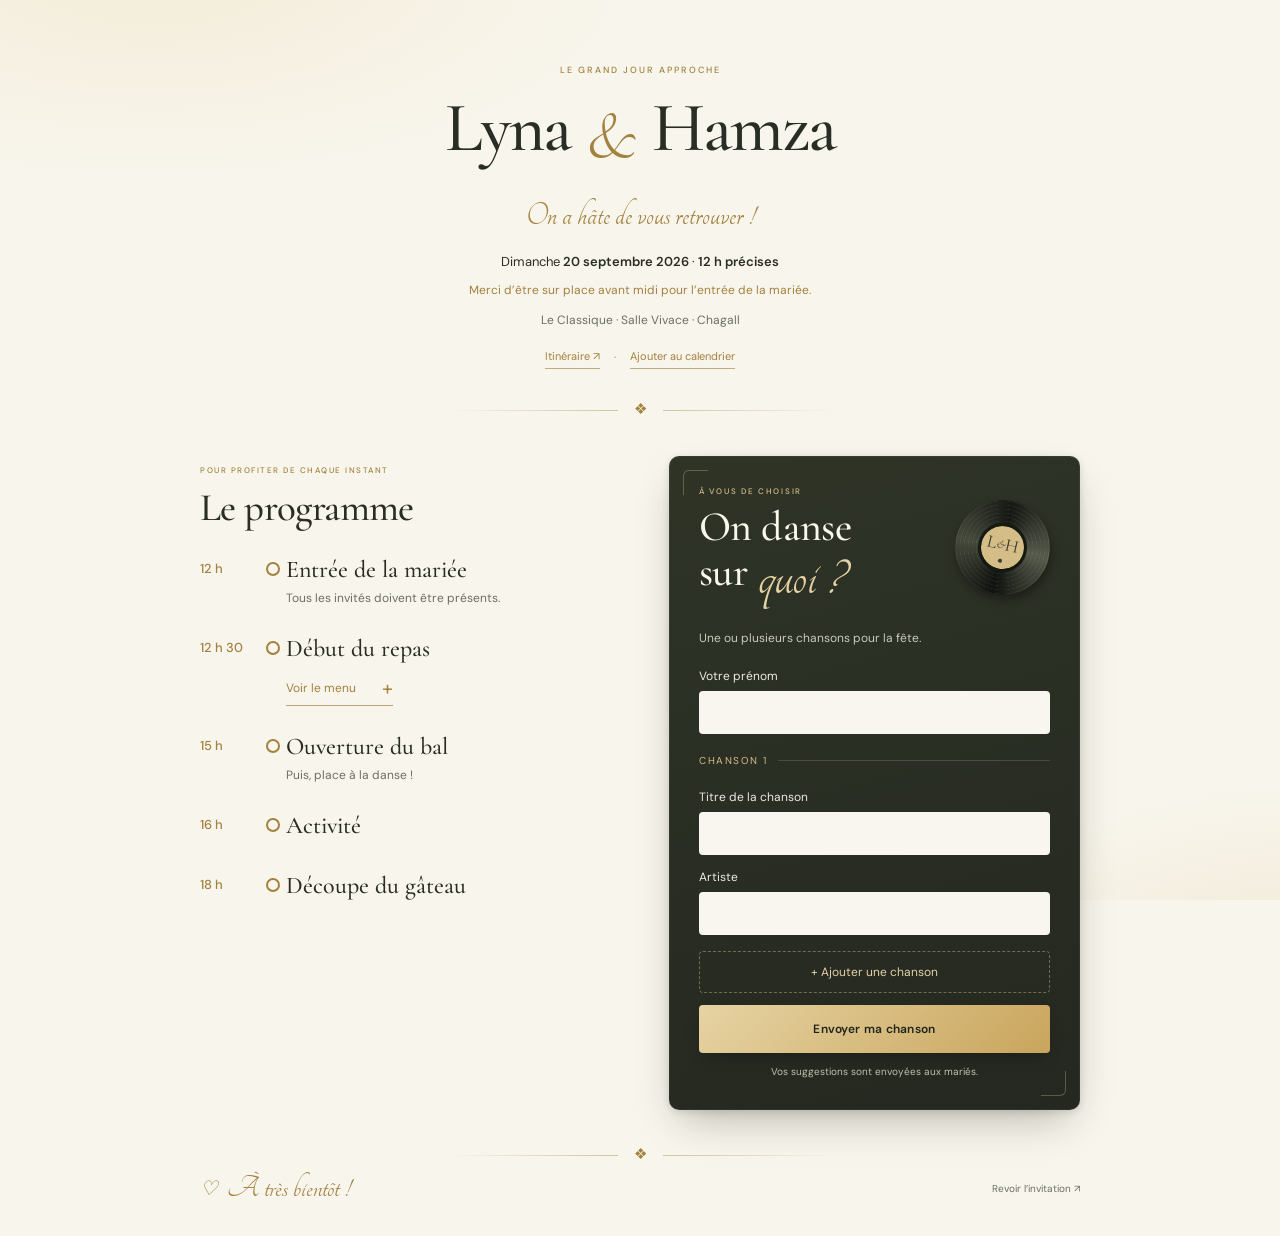
==== rappel.html @ 3b8fc8df "Add concise wedding reminder with private Google Sheets song suggestions" ====
<!doctype html>
<html lang="fr">
<head>
  <meta charset="utf-8">
  <meta name="viewport" content="width=device-width, initial-scale=1">
  <title>On se retrouve bientôt — Lyna & Hamza · 20.09.2026</title>
  <meta name="description" content="Le grand jour approche ! Retrouvez le programme, le menu et proposez vos chansons. Le 20 septembre, merci d’arriver avant midi : la mariée entre à 12 h précises.">
  <meta name="theme-color" content="#f6f3ec">
  <meta name="color-scheme" content="light">
  <meta property="og:title" content="Lyna & Hamza — On se retrouve bientôt !">
  <meta property="og:description" content="20 septembre 2026 : entrée de la mariée à 12 h précises. Merci d’arriver avant midi. Retrouvez le programme, le menu et proposez vos chansons.">
  <meta property="og:image" content="https://leayleay.github.io/Lyna_hamza_wedding_invite_3/IMG_6472.WEBP">
  <meta property="og:type" content="website">
  <meta property="og:locale" content="fr_CA">
  <meta property="og:url" content="https://leayleay.github.io/Lyna_hamza_wedding_invite_3/rappel.html">
  <meta name="twitter:card" content="summary_large_image">
  <link rel="icon" href="reminder-monogram.svg" type="image/svg+xml">
  <link rel="preconnect" href="https://fonts.googleapis.com">
  <link rel="preconnect" href="https://fonts.gstatic.com" crossorigin>
  <link href="https://fonts.googleapis.com/css2?family=Cormorant+Garamond:ital,wght@0,400;0,500;0,600;1,400;1,500&family=DM+Sans:wght@400;450;500;550;600;650;700&family=Tangerine:wght@400;700&display=swap" rel="stylesheet">
  <link rel="stylesheet" href="reminder.css">
  <script src="song-collection-config.js" defer></script>
  <script src="reminder-songs.js" defer></script>
</head>
<body>
  <a class="skip-link" href="#main">Aller au contenu</a>
  <main id="main" class="reminder">
    <header class="intro">
      <p class="eyebrow">LE GRAND JOUR APPROCHE</p>
      <h1>Lyna <em>&</em> Hamza</h1>
      <p class="welcome">On a hâte de vous retrouver !</p>
      <p class="date">Dimanche <strong>20 septembre 2026</strong> · <strong>12 h précises</strong></p>
      <p class="arrival-note">Merci d’être sur place avant midi pour l’entrée de la mariée.</p>
      <p class="venue">Le Classique · Salle Vivace · Chagall</p>
      <div class="quick-links"><a href="https://maps.app.goo.gl/iS2mHmwYTTPFkf9S7" target="_blank" rel="noopener noreferrer">Itinéraire ↗</a><span aria-hidden="true">·</span><a href="lyna-hamza.ics" download>Ajouter au calendrier</a></div>
    </header>

    <div class="ornament" aria-hidden="true"><span>❖</span></div>

    <div class="content-grid">
      <section class="programme" id="programme" aria-labelledby="programme-title">
        <p class="eyebrow">POUR PROFITER DE CHAQUE INSTANT</p>
        <h2 id="programme-title">Le programme</h2>
        <ol class="timeline">
          <li><time datetime="2026-09-20T12:00:00-04:00">12 h</time><div><h3>Entrée de la mariée</h3><p>Tous les invités doivent être présents.</p></div></li>
          <li><time datetime="2026-09-20T12:30:00-04:00">12 h 30</time><div><h3>Début du repas</h3>
            <details id="menu" class="menu"><summary>Voir le menu <span aria-hidden="true">+</span></summary><div class="menu-content">
              <div><h4>À l’arrivée</h4><p>Canapés froids servis à table</p></div>
              <div><h4>Entrées</h4><p>Velouté crème de légumes<br>Salade fraîche et ses condiments</p></div>
              <div><h4>Plat principal</h4><p>Bœuf braisé ou suprême de poulet<br><span>Pommes de terre et légumes de saison</span></p></div>
              <div><h4>Dessert</h4><p>Gâteau de mariage</p></div>
            </div></details>
          </div></li>
          <li><time datetime="2026-09-20T15:00:00-04:00">15 h</time><div><h3>Ouverture du bal</h3><p>Puis, place à la danse !</p></div></li>
          <li><time datetime="2026-09-20T16:00:00-04:00">16 h</time><div><h3>Activité</h3></div></li>
          <li><time datetime="2026-09-20T18:00:00-04:00">18 h</time><div><h3>Découpe du gâteau</h3></div></li>
        </ol>
      </section>

      <section class="song-card" id="playlist" aria-labelledby="playlist-title">
        <div class="song-heading"><div><p class="eyebrow">À VOUS DE CHOISIR</p><h2 id="playlist-title">On danse<br>sur <em>quoi ?</em></h2></div><div class="vinyl" aria-hidden="true"><div>L<span>&</span>H<i></i></div></div></div>
        <p class="song-intro">Une ou plusieurs chansons pour la fête.</p>
        <form id="song-form">
          <label for="guest-name">Votre prénom</label>
          <input id="guest-name" name="guestName" autocomplete="given-name" maxlength="80" required>
          <div id="song-entries"><fieldset class="song-entry"><legend>Chanson 1</legend>
          <label for="song-title">Titre de la chanson</label>
          <input id="song-title" name="songTitle" maxlength="120" required>
          <label for="song-artist">Artiste</label>
          <input id="song-artist" name="songArtist" maxlength="120" required>
          <button class="remove-song" type="button" hidden>Retirer</button>
          </fieldset></div>
          <button id="add-song" type="button" disabled>+ Ajouter une chanson</button>
          <div class="form-trap" aria-hidden="true"><label for="website">Site web</label><input id="website" name="website" tabindex="-1" autocomplete="off"></div>
          <button id="send-song" type="submit" disabled>Envoyer mes chansons</button>
          <p class="sharing-hint">Vos suggestions sont envoyées aux mariés.</p>
          <p id="song-status" role="status" aria-live="polite"></p>
          <noscript><p class="sharing-hint">Activez JavaScript pour envoyer votre chanson.</p></noscript>
        </form>
      </section>
    </div>

    <div class="ornament" aria-hidden="true"><span>❖</span></div>

    <footer><span aria-hidden="true">♡</span> À très bientôt ! <a href="index.html">Revoir l’invitation ↗</a></footer>
  </main>
</body>
</html>
---- reminder.css ----
:root{color-scheme:only light;--paper:#f8f5ec;--ink:#292e24;--muted:#6b6f60;--gold:#a3813f;--gold-light:#e6d3a3;--line:#e1dbc9;--serif:'Cormorant Garamond',Georgia,serif;--script:'Tangerine',cursive;--sans:'DM Sans',Arial,sans-serif}
*{box-sizing:border-box}html{scroll-behavior:smooth;overflow-x:hidden}body{margin:0;overflow-x:hidden;color:var(--ink);font:14px var(--sans);-webkit-font-smoothing:antialiased;background:radial-gradient(ellipse 60% 38% at 12% -4%,#ecdfba66,transparent 62%),radial-gradient(ellipse 55% 35% at 105% 108%,#dfcc9c4d,transparent 60%),var(--paper);background-attachment:fixed}a{color:inherit;text-underline-offset:4px}button,input{font:inherit}a,button,summary,input{touch-action:manipulation}button,summary{cursor:pointer}button:disabled{cursor:default;opacity:.65}[hidden]{display:none!important}:focus-visible{outline:2px solid #b3904e;outline-offset:5px}::selection{background:#dfc993;color:#25251e}.skip-link{position:fixed;top:-100px;left:16px;z-index:10;background:var(--ink);color:white;padding:14px}.skip-link:focus{top:12px}
@keyframes fadeUp{from{opacity:0;transform:translateY(16px)}to{opacity:1;transform:translateY(0)}}
.ornament{display:flex;align-items:center;justify-content:center;gap:16px;margin:0;color:var(--gold)}
.ornament::before,.ornament::after{content:'';flex:1;max-width:170px;height:1px;background:linear-gradient(to right,transparent,#b3904e80)}
.ornament::after{background:linear-gradient(to left,transparent,#b3904e80)}
.ornament span{font-size:15px;line-height:1;transform:translateY(-1px)}
.reminder{width:min(880px,calc(100% - 64px));margin:0 auto}.intro{text-align:center;padding:52px 0 34px;animation:fadeUp .8s ease both}.eyebrow{font-size:9px;font-weight:500;letter-spacing:2px;color:var(--gold);margin:0 0 13px}h1,h2,h3,h4,p{margin-top:0}h1,h2,h3{font-family:var(--serif);font-weight:500}h1{font-size:70px;line-height:1;letter-spacing:-2px;margin-bottom:15px}h1 em{font-family:var(--script);font-style:normal;font-weight:400;color:var(--gold);font-size:1.35em;padding:0 .04em;vertical-align:-.08em}.welcome{font-family:var(--script);font-size:34px;color:var(--gold);margin-bottom:19px;line-height:1}.date{font-size:13px;margin-bottom:9px;line-height:1.6}.date strong{font-weight:600}.venue{font-size:12px;color:var(--muted);margin-bottom:16px}.quick-links{display:flex;align-items:center;justify-content:center;gap:14px;font-size:11px;color:var(--gold)}.quick-links a{text-decoration:none;border-bottom:1px solid #bcac8a;padding-block:5px;transition:color .2s,border-color .2s}.quick-links a:hover{color:var(--ink);border-color:var(--ink)}
.content-grid{display:grid;grid-template-columns:1fr 1fr;gap:58px;padding:38px 0}.content-grid>*{min-width:0}.programme{padding-top:9px;animation:fadeUp .8s .08s ease both}.programme>.eyebrow{font-size:8px;letter-spacing:1.5px}h2{font-size:39px;line-height:1.05;letter-spacing:-.6px;margin-bottom:27px}.timeline{list-style:none;padding:0;margin:0}.timeline>li{position:relative;display:grid;grid-template-columns:68px 1fr;gap:18px;padding-bottom:27px}.timeline>li:last-child{padding-bottom:0}.timeline>li::before{content:'';position:absolute;top:6px;left:66px;width:10px;height:10px;background:var(--paper);border:2px solid var(--gold);border-radius:50%;box-shadow:0 0 0 3px #f8f5ec;transition:background .2s,transform .2s}.timeline>li:hover::before{background:var(--gold);transform:scale(1.15)}.timeline>li:not(:last-child)::after{content:'';position:absolute;left:73px;top:19px;bottom:0;background:linear-gradient(to bottom,var(--line),transparent)}.timeline time{font-size:13px;font-weight:500;padding-top:4px;white-space:nowrap;font-variant-numeric:tabular-nums;color:var(--gold)}.timeline h3{font-size:24px;line-height:1.2;margin-bottom:4px}.timeline p{font-size:12px;line-height:1.6;color:var(--muted);margin-bottom:0}.menu{margin-top:10px;max-width:100%}.menu summary{list-style:none;display:flex;align-items:center;gap:26px;width:fit-content;color:var(--gold);font-size:12px;min-height:32px;border-bottom:1px solid #b9a579;padding-bottom:4px;transition:color .2s,border-color .2s}.menu summary:hover{color:var(--ink);border-color:var(--ink)}.menu summary::-webkit-details-marker{display:none}.menu summary>span{font-size:20px;font-weight:400;line-height:1;transition:transform .2s}.menu[open] summary>span{transform:rotate(45deg)}.menu-content{margin-top:14px;padding:18px;background:#fffcf6;border:1px solid var(--line);border-radius:6px;box-shadow:0 4px 14px #2a2d2008}.menu-content>div+div{margin-top:16px}.menu-content h4{font:500 10px var(--sans);text-transform:uppercase;letter-spacing:1px;color:var(--gold);margin-bottom:5px}.menu-content p{font-size:12px;color:var(--ink)}.menu-content p span{font-size:11px;color:var(--muted)}
.song-card{background:linear-gradient(165deg,#2f3427,#242820);color:#fbf7ed;padding:30px;border-radius:10px;align-self:start;position:relative;overflow:hidden;box-shadow:0 18px 40px -12px #1a1d1550,0 2px 8px #1a1d1520,inset 0 0 0 1px #ffffff0d;animation:fadeUp .8s .16s ease both}
.song-card::before,.song-card::after{content:'';position:absolute;width:24px;height:24px;border:1px solid #d5bd8855;pointer-events:none}
.song-card::before{top:14px;left:14px;border-right:0;border-bottom:0;border-top-left-radius:6px}
.song-card::after{bottom:14px;right:14px;border-left:0;border-top:0;border-bottom-right-radius:6px}
.song-heading{display:flex;align-items:center;justify-content:space-between;gap:10px;position:relative;z-index:1}.song-heading>*{min-width:0}.song-heading .eyebrow{color:#d5bd88;font-size:8px;letter-spacing:1.7px;margin-bottom:11px}.song-heading h2{font-size:42px;line-height:.95;margin:0}.song-heading h2 em{font-family:var(--script);font-style:normal;font-size:1.55em;color:#e6d3a3;font-weight:400;vertical-align:-.12em}.song-intro{font-size:12px;color:#c7ccbc;margin:20px 0 20px;line-height:1.6;position:relative;z-index:1}.vinyl{width:95px;height:95px;border-radius:50%;flex-shrink:0;background:repeating-radial-gradient(circle,transparent 0 2px,#ffffff15 2.5px,transparent 3px 4px),conic-gradient(#151813,#565b4c,#10130e,#454a3c,#151813);box-shadow:3px 5px 10px #0005;display:grid;place-items:center;transform:rotate(13deg);transition:transform .5s cubic-bezier(.2,.8,.2,1)}.vinyl:hover,.vinyl:focus-visible{transform:rotate(28deg) scale(1.06)}.vinyl>div{background:#d5bd88;color:#363c2e;width:43px;height:43px;border-radius:50%;display:flex;align-items:center;justify-content:center;position:relative;font:18px var(--serif);padding-bottom:7px;outline:3px solid #151a11}.vinyl span{font-size:12px;font-style:italic}.vinyl i{position:absolute;bottom:6px;width:4px;height:4px;background:#363c2e;border-radius:50%}
#song-form{position:relative;z-index:1}#song-form label{display:block;font-size:12px;color:#ebece3;margin:14px 0 7px}#song-form input{display:block;width:100%;background:#f9f6ef;color:var(--ink);border:1px solid transparent;border-radius:4px;padding:11px 12px;font-size:14px;min-height:43px;transition:box-shadow .2s,transform .2s}#song-form input::placeholder{color:#777c6e;opacity:1}#song-form input:focus{outline:2px solid #d5bd88;outline-offset:2px;box-shadow:0 4px 12px #0002}#send-song{display:flex;align-items:center;justify-content:center;gap:12px;background:linear-gradient(135deg,#e6d3a3,#c9a55c);color:#20241c;width:100%;border:0;border-radius:4px;min-height:48px;padding:13px 15px;margin-top:12px;font-size:12px;font-weight:600;letter-spacing:.3px;box-shadow:0 8px 18px -6px #00000045;transition:transform .2s ease,box-shadow .2s ease,background .3s ease}#send-song:hover:enabled{background:linear-gradient(135deg,#f0e0b8,#d5bd88);transform:translateY(-2px);box-shadow:0 12px 24px -6px #00000055}#send-song:active:enabled{transform:translateY(0)}#send-song span{font-size:20px;line-height:1}.sharing-hint{font-size:10px;line-height:1.6;color:#bdc3af;text-align:center;margin:11px 0 0}#song-status{font-size:12px;line-height:1.6;margin:12px 0 0;color:#e5d2a7}#song-status:empty{display:none}#retry-song{display:inline-block;margin-top:9px;font-size:12px;color:#e5d2a7}
footer{display:flex;align-items:center;gap:9px;padding:8px 0 30px;font-family:var(--script);font-size:32px;color:var(--gold)}footer>span{font-family:var(--serif);font-style:italic;font-size:20px}footer a{margin-left:auto;font:10px var(--sans);color:var(--muted);text-decoration:none;padding:10px 0;transition:color .2s}footer a:hover{color:var(--ink)}
@media(min-width:1000px){body{padding-top:12px}.reminder{width:880px}}
@media(max-width:700px){.reminder{width:min(440px,calc(100% - 40px))}.intro{padding:32px 0 26px}.eyebrow{font-size:8px;letter-spacing:1.7px}h1{font-size:52px;letter-spacing:-1.5px}h1 em{font-size:1.15em}.welcome{font-size:29px;margin-bottom:16px}.date{font-size:12px}.venue{font-size:11px}.quick-links{font-size:11px;gap:12px}.ornament::before,.ornament::after{max-width:80px}.content-grid{grid-template-columns:1fr;gap:27px;padding:27px 0}.programme{padding-top:0}.programme>.eyebrow{display:none}h2{font-size:34px;margin-bottom:23px}.timeline>li{grid-template-columns:67px 1fr;gap:18px;padding-bottom:23px}.timeline time{font-size:13px}.timeline h3{font-size:24px}.timeline p{font-size:12px}.song-card{padding:25px}.song-heading{flex-wrap:wrap;row-gap:14px}.song-heading h2{font-size:38px}.song-heading h2 em{font-size:1.25em}.vinyl{width:72px;height:72px}.vinyl>div{width:34px;height:34px;font-size:15px}.song-intro{margin:16px 0 18px;font-size:12px}#song-form input{font-size:16px;min-height:44px}#song-form input::placeholder{font-size:14px}#song-form label{margin-top:13px}.sharing-hint{font-size:11px}footer{font-size:28px;padding:6px 0 24px}footer a{font-size:10px}}
@media(max-width:360px){.reminder{width:calc(100% - 32px)}h1{font-size:44px}.welcome{font-size:25px}.date{font-size:11px}.venue{font-size:10px}.song-card{padding:22px}.vinyl{width:64px;height:64px}.vinyl>div{width:30px;height:30px;font-size:13px}.song-heading h2{font-size:34px}.timeline h3{font-size:22px}}
@media(prefers-reduced-motion:reduce){html{scroll-behavior:auto}*,*::before,*::after{transition:none!important;animation:none!important}}
.form-trap{position:absolute;left:-10000px;width:1px;height:1px;overflow:hidden}#song-status[data-error]{color:#f0c4a7}
.song-entry{border:0;border-top:1px solid #ffffff25;margin:20px 0 0;padding:8px 0 0;min-width:0;transition:opacity .2s}.song-entry legend{padding:0 10px 0 0;font-size:10px;letter-spacing:1.5px;color:#d5bd88;text-transform:uppercase}.remove-song{background:none;border:0;border-bottom:1px solid #bdc3af70;color:#d7ddca;font-size:11px;padding:8px 0 3px;margin-top:8px;transition:color .2s,border-color .2s}.remove-song:hover:enabled{color:#f0c4a7;border-color:#f0c4a7}#add-song{display:block;width:100%;min-height:42px;margin-top:16px;padding:10px;background:none;border:1px dashed #d5bd8870;border-radius:4px;color:#e5d2a7;font-size:12px;transition:background .2s,border-color .2s}#add-song:hover:enabled{background:#ffffff0d;border-color:#d5bd88}#add-song:disabled{opacity:.5}
.arrival-note{font-size:12px;color:var(--gold);line-height:1.6;max-width:350px;margin:0 auto 12px}
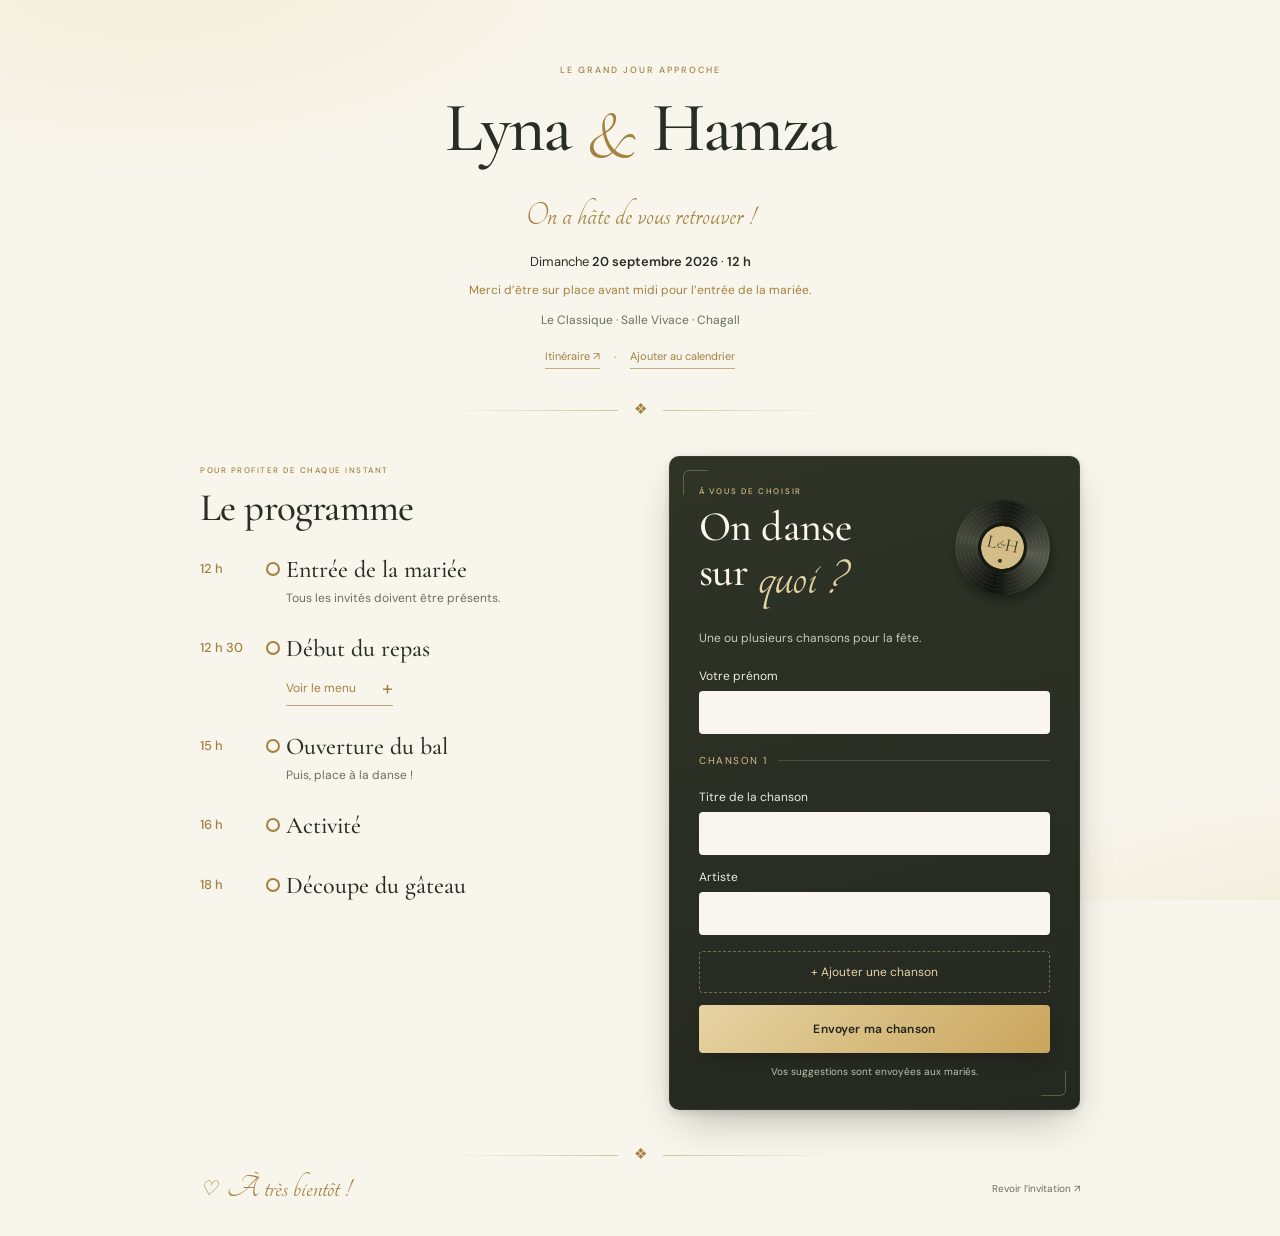
==== commit 35004fe5: "Remove précises from wedding reminder time" ====
--- a/rappel.html
+++ b/rappel.html
@@ -4,11 +4,11 @@
   <meta charset="utf-8">
   <meta name="viewport" content="width=device-width, initial-scale=1">
   <title>On se retrouve bientôt — Lyna & Hamza · 20.09.2026</title>
-  <meta name="description" content="Le grand jour approche ! Retrouvez le programme, le menu et proposez vos chansons. Le 20 septembre, merci d’arriver avant midi : la mariée entre à 12 h précises.">
+  <meta name="description" content="Le grand jour approche ! Retrouvez le programme, le menu et proposez vos chansons. Le 20 septembre, merci d’arriver avant midi : la mariée entre à 12 h.">
   <meta name="theme-color" content="#f6f3ec">
   <meta name="color-scheme" content="light">
   <meta property="og:title" content="Lyna & Hamza — On se retrouve bientôt !">
-  <meta property="og:description" content="20 septembre 2026 : entrée de la mariée à 12 h précises. Merci d’arriver avant midi. Retrouvez le programme, le menu et proposez vos chansons.">
+  <meta property="og:description" content="20 septembre 2026 : entrée de la mariée à 12 h. Merci d’arriver avant midi. Retrouvez le programme, le menu et proposez vos chansons.">
   <meta property="og:image" content="https://leayleay.github.io/Lyna_hamza_wedding_invite_3/IMG_6472.WEBP">
   <meta property="og:type" content="website">
   <meta property="og:locale" content="fr_CA">
@@ -29,7 +29,7 @@
       <p class="eyebrow">LE GRAND JOUR APPROCHE</p>
       <h1>Lyna <em>&</em> Hamza</h1>
       <p class="welcome">On a hâte de vous retrouver !</p>
-      <p class="date">Dimanche <strong>20 septembre 2026</strong> · <strong>12 h précises</strong></p>
+      <p class="date">Dimanche <strong>20 septembre 2026</strong> · <strong>12 h</strong></p>
       <p class="arrival-note">Merci d’être sur place avant midi pour l’entrée de la mariée.</p>
       <p class="venue">Le Classique · Salle Vivace · Chagall</p>
       <div class="quick-links"><a href="https://maps.app.goo.gl/iS2mHmwYTTPFkf9S7" target="_blank" rel="noopener noreferrer">Itinéraire ↗</a><span aria-hidden="true">·</span><a href="lyna-hamza.ics" download>Ajouter au calendrier</a></div>
